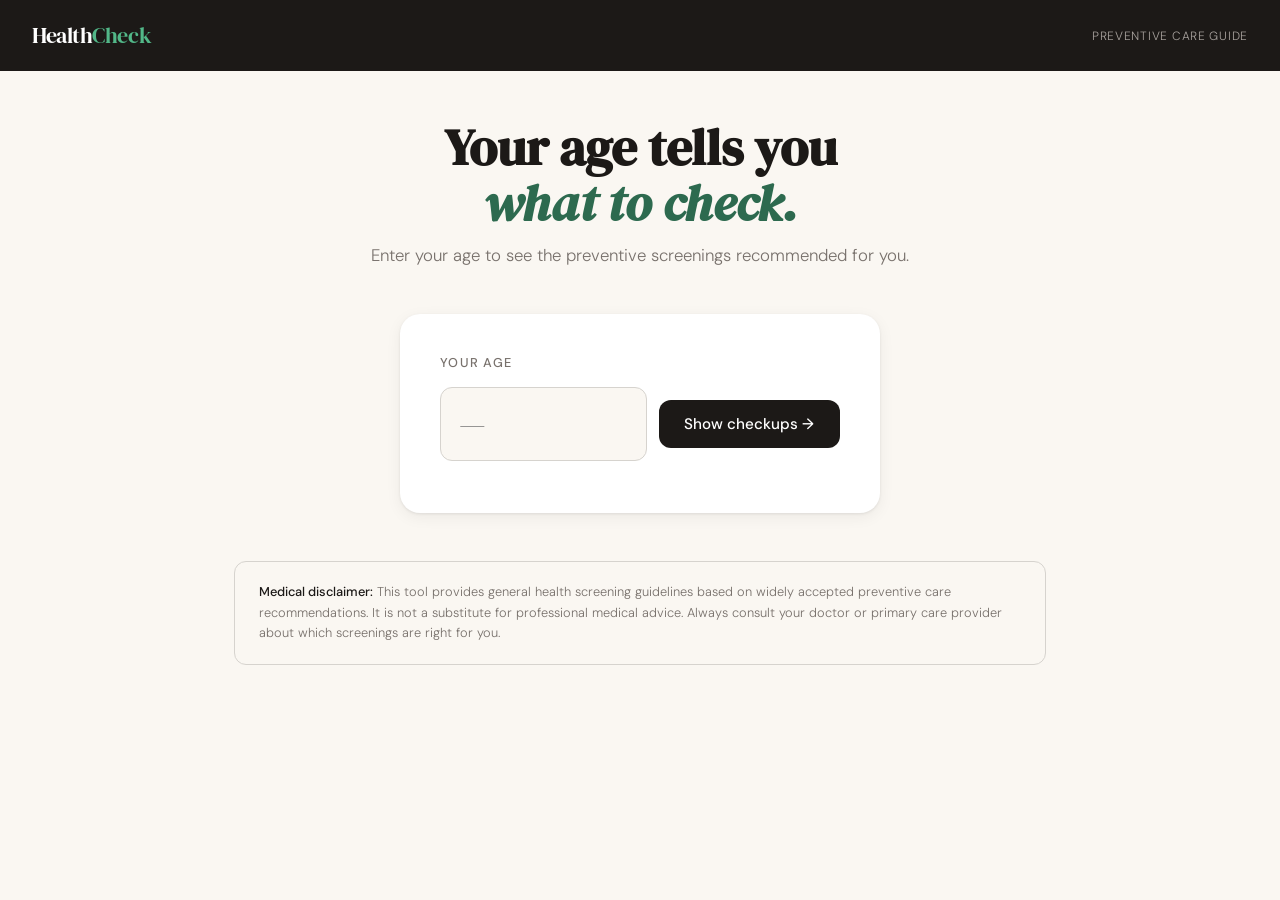
==== index.html @ 157dcb1e "Update text cleaning logic to remove <think> tags" ====
<!DOCTYPE html>
<html lang="en">
<head>
<meta charset="UTF-8">
<meta name="viewport" content="width=device-width, initial-scale=1.0">
<title>HealthCheck — Know What You Need</title>
<link href="https://fonts.googleapis.com/css2?family=DM+Serif+Display:ital@0;1&family=DM+Sans:wght@300;400;500&display=swap" rel="stylesheet">
<style>
  *, *::before, *::after { box-sizing: border-box; margin: 0; padding: 0; }

  :root {
    --cream: #FAF7F2;
    --ink: #1C1917;
    --ink-muted: #78716C;
    --ink-faint: #D6D3CE;
    --green: #2D6A4F;
    --green-light: #E8F5EE;
    --green-mid: #52B788;
    --amber: #92400E;
    --amber-light: #FEF3C7;
    --red: #991B1B;
    --red-light: #FEE2E2;
    --blue: #1E40AF;
    --blue-light: #DBEAFE;
    --white: #FFFFFF;
    --card-shadow: 0 1px 3px rgba(0,0,0,0.08), 0 4px 16px rgba(0,0,0,0.06);
  }

  body {
    font-family: 'DM Sans', sans-serif;
    background: var(--cream);
    color: var(--ink);
    min-height: 100vh;
  }

  header {
    background: var(--ink);
    padding: 1.25rem 2rem;
    display: flex;
    align-items: center;
    gap: 0.75rem;
  }

  .logo {
    font-family: 'DM Serif Display', serif;
    font-size: 1.4rem;
    color: var(--white);
    letter-spacing: -0.02em;
  }

  .logo span {
    color: var(--green-mid);
  }

  .logo-sub {
    font-size: 0.75rem;
    color: #A8A29E;
    font-weight: 300;
    margin-left: auto;
    letter-spacing: 0.06em;
    text-transform: uppercase;
  }

  main {
    max-width: 860px;
    margin: 0 auto;
    padding: 3rem 1.5rem 5rem;
  }

  .hero {
    text-align: center;
    margin-bottom: 3rem;
  }

  .hero h1 {
    font-family: 'DM Serif Display', serif;
    font-size: clamp(2rem, 5vw, 3.2rem);
    line-height: 1.1;
    color: var(--ink);
    margin-bottom: 0.75rem;
  }

  .hero h1 em {
    color: var(--green);
    font-style: italic;
  }

  .hero p {
    color: var(--ink-muted);
    font-size: 1.05rem;
    font-weight: 300;
  }

  .age-card {
    background: var(--white);
    border-radius: 20px;
    padding: 2.5rem;
    box-shadow: var(--card-shadow);
    max-width: 480px;
    margin: 0 auto 3rem;
  }

  .age-card label {
    display: block;
    font-size: 0.8rem;
    text-transform: uppercase;
    letter-spacing: 0.1em;
    color: var(--ink-muted);
    margin-bottom: 1rem;
    font-weight: 500;
  }

  .age-input-row {
    display: flex;
    gap: 0.75rem;
    align-items: center;
  }

  .age-input-row input[type="number"] {
    flex: 1;
    padding: 0.9rem 1.1rem;
    font-family: 'DM Serif Display', serif;
    font-size: 2rem;
    border: 1.5px solid var(--ink-faint);
    border-radius: 12px;
    outline: none;
    color: var(--ink);
    background: var(--cream);
    transition: border-color 0.15s;
    -moz-appearance: textfield;
    appearance: textfield;
  }

  .age-input-row input::-webkit-inner-spin-button,
  .age-input-row input::-webkit-outer-spin-button { -webkit-appearance: none; }

  .age-input-row input:focus {
    border-color: var(--green);
  }

  .btn-primary {
    background: var(--ink);
    color: var(--white);
    border: none;
    border-radius: 12px;
    padding: 0.9rem 1.6rem;
    font-family: 'DM Sans', sans-serif;
    font-size: 0.95rem;
    font-weight: 500;
    cursor: pointer;
    transition: background 0.15s, transform 0.1s;
    white-space: nowrap;
  }

  .btn-primary:hover { background: #2C2A28; }
  .btn-primary:active { transform: scale(0.97); }

  .age-display {
    font-size: 0.85rem;
    color: var(--ink-muted);
    margin-top: 0.75rem;
    text-align: center;
  }

  .section-title {
    font-family: 'DM Serif Display', serif;
    font-size: 1.5rem;
    margin-bottom: 0.5rem;
  }

  .section-sub {
    color: var(--ink-muted);
    font-size: 0.95rem;
    margin-bottom: 1.75rem;
    font-weight: 300;
  }

  .checkups-grid {
    display: grid;
    grid-template-columns: repeat(auto-fill, minmax(240px, 1fr));
    gap: 1rem;
    margin-bottom: 3rem;
  }

  .checkup-card {
    background: var(--white);
    border-radius: 16px;
    padding: 1.4rem 1.25rem;
    box-shadow: var(--card-shadow);
    cursor: pointer;
    border: 2px solid transparent;
    transition: border-color 0.15s, transform 0.15s, box-shadow 0.15s;
    position: relative;
    overflow: hidden;
  }

  .checkup-card::before {
    content: '';
    position: absolute;
    top: 0; left: 0; right: 0;
    height: 3px;
    background: var(--category-color, var(--green-mid));
  }

  .checkup-card:hover {
    border-color: var(--category-color, var(--green-mid));
    transform: translateY(-2px);
    box-shadow: 0 4px 20px rgba(0,0,0,0.12);
  }

  .checkup-card.selected {
    border-color: var(--category-color, var(--green-mid));
    background: var(--category-bg, var(--green-light));
  }

  .checkup-icon {
    font-size: 1.75rem;
    margin-bottom: 0.75rem;
  }

  .checkup-name {
    font-weight: 500;
    font-size: 0.95rem;
    margin-bottom: 0.3rem;
  }

  .checkup-desc {
    font-size: 0.82rem;
    color: var(--ink-muted);
    line-height: 1.5;
    font-weight: 300;
  }

  .checkup-freq {
    display: inline-block;
    margin-top: 0.75rem;
    font-size: 0.72rem;
    text-transform: uppercase;
    letter-spacing: 0.07em;
    font-weight: 500;
    padding: 0.25rem 0.6rem;
    border-radius: 999px;
    background: var(--category-bg, var(--green-light));
    color: var(--category-color, var(--green));
  }

  .clinic-section {
    animation: fadeIn 0.4s ease;
  }

  @keyframes fadeIn {
    from { opacity: 0; transform: translateY(12px); }
    to { opacity: 1; transform: translateY(0); }
  }

  .selected-checkup-banner {
    background: var(--ink);
    color: var(--white);
    border-radius: 14px;
    padding: 1.1rem 1.5rem;
    display: flex;
    align-items: center;
    gap: 0.75rem;
    margin-bottom: 1.5rem;
    font-size: 0.95rem;
  }

  .selected-checkup-banner strong {
    font-weight: 500;
  }

  .selected-checkup-banner .change-btn {
    margin-left: auto;
    background: rgba(255,255,255,0.12);
    border: none;
    color: #D6D3CE;
    font-size: 0.8rem;
    padding: 0.35rem 0.75rem;
    border-radius: 8px;
    cursor: pointer;
    font-family: 'DM Sans', sans-serif;
    transition: background 0.15s;
  }

  .selected-checkup-banner .change-btn:hover { background: rgba(255,255,255,0.2); }

  .location-row {
    display: flex;
    gap: 0.75rem;
    margin-bottom: 1.5rem;
  }

  .location-row input {
    flex: 1;
    padding: 0.8rem 1rem;
    border: 1.5px solid var(--ink-faint);
    border-radius: 12px;
    font-family: 'DM Sans', sans-serif;
    font-size: 0.95rem;
    outline: none;
    transition: border-color 0.15s;
    background: var(--white);
    color: var(--ink);
  }

  .location-row input:focus { border-color: var(--green); }

  .btn-search {
    background: var(--green);
    color: var(--white);
    border: none;
    border-radius: 12px;
    padding: 0.8rem 1.4rem;
    font-family: 'DM Sans', sans-serif;
    font-size: 0.95rem;
    font-weight: 500;
    cursor: pointer;
    transition: background 0.15s;
  }

  .btn-search:hover { background: #235C42; }

  .clinics-list {
    display: flex;
    flex-direction: column;
    gap: 0.85rem;
  }

  .clinic-card {
    background: var(--white);
    border-radius: 14px;
    padding: 1.25rem 1.4rem;
    box-shadow: var(--card-shadow);
    display: flex;
    gap: 1rem;
    align-items: flex-start;
    animation: fadeIn 0.35s ease both;
  }

  .clinic-card:nth-child(2) { animation-delay: 0.06s; }
  .clinic-card:nth-child(3) { animation-delay: 0.12s; }

  .clinic-icon-wrap {
    width: 44px;
    height: 44px;
    border-radius: 12px;
    background: var(--green-light);
    display: flex;
    align-items: center;
    justify-content: center;
    font-size: 1.3rem;
    flex-shrink: 0;
  }

  .clinic-info { flex: 1; }

  .clinic-name {
    font-weight: 500;
    font-size: 0.98rem;
    margin-bottom: 0.25rem;
  }

  .clinic-address {
    font-size: 0.83rem;
    color: var(--ink-muted);
    font-weight: 300;
    margin-bottom: 0.5rem;
  }

  .clinic-tags {
    display: flex;
    flex-wrap: wrap;
    gap: 0.4rem;
  }

  .clinic-tag {
    font-size: 0.72rem;
    padding: 0.2rem 0.55rem;
    border-radius: 999px;
    font-weight: 500;
    letter-spacing: 0.04em;
  }

  .tag-avail { background: var(--green-light); color: var(--green); }
  .tag-spec { background: var(--blue-light); color: var(--blue); }
  .tag-urgent { background: var(--amber-light); color: var(--amber); }

  .clinic-rating {
    font-size: 0.82rem;
    color: var(--ink-muted);
    display: flex;
    align-items: center;
    gap: 0.3rem;
  }

  .stars { color: #F59E0B; }

  .loading-dots {
    display: flex;
    gap: 6px;
    padding: 1.5rem 0;
    justify-content: center;
  }

  .loading-dots span {
    width: 8px; height: 8px;
    border-radius: 50%;
    background: var(--green-mid);
    animation: bounce 1.2s infinite ease-in-out;
  }
  .loading-dots span:nth-child(2) { animation-delay: 0.2s; }
  .loading-dots span:nth-child(3) { animation-delay: 0.4s; }

  @keyframes bounce {
    0%, 80%, 100% { transform: scale(0.6); opacity: 0.4; }
    40% { transform: scale(1); opacity: 1; }
  }

  .empty-state {
    text-align: center;
    padding: 3rem 1rem;
    color: var(--ink-muted);
  }

  .empty-state .big-icon { font-size: 2.5rem; margin-bottom: 0.75rem; }
  .empty-state p { font-weight: 300; }

  #checkup-section, #clinic-section { display: none; }
  #checkup-section.visible, #clinic-section.visible { display: block; }

  .disclaimer {
    margin-top: 3rem;
    padding: 1.25rem 1.5rem;
    border: 1px solid var(--ink-faint);
    border-radius: 12px;
    font-size: 0.8rem;
    color: var(--ink-muted);
    font-weight: 300;
    line-height: 1.6;
  }

  .disclaimer strong { font-weight: 500; color: var(--ink); }
</style>
</head>
<body>

<header>
  <div class="logo">Health<span>Check</span></div>
  <div class="logo-sub">Preventive Care Guide</div>
</header>

<main>
  <div class="hero">
    <h1>Your age tells you<br><em>what to check.</em></h1>
    <p>Enter your age to see the preventive screenings recommended for you.</p>
  </div>

  <div class="age-card">
    <label for="age-input">Your age</label>
    <div class="age-input-row">
      <input type="number" id="age-input" min="1" max="120" placeholder="—" />
      <button class="btn-primary" onclick="findCheckups()">Show checkups →</button>
    </div>
    <div class="age-display" id="age-group-display"></div>
  </div>

  <div id="checkup-section">
    <div class="section-title" id="checkup-title"></div>
    <div class="section-sub" id="checkup-sub"></div>
    <div class="checkups-grid" id="checkups-grid"></div>
  </div>

  <div id="clinic-section" class="clinic-section">
    <div class="selected-checkup-banner" id="selected-banner">
      <span>🔍</span>
      <strong id="selected-name"></strong>
      <button class="change-btn" onclick="clearClinic()">Change ✕</button>
    </div>

    <div class="section-title">Find a clinic near you</div>
    <div class="section-sub">Enter your city or ZIP code to see recommended providers.</div>

    <div class="location-row">
      <input type="text" id="location-input" placeholder="e.g. New York, NY or 10001" />
      <button class="btn-search" onclick="findClinics()">Search</button>
    </div>

    <div id="clinics-output"></div>
  </div>

  <div class="disclaimer">
    <strong>Medical disclaimer:</strong> This tool provides general health screening guidelines based on widely accepted preventive care recommendations. It is not a substitute for professional medical advice. Always consult your doctor or primary care provider about which screenings are right for you.
  </div>
</main>

<script>
const CHECKUP_DATA = {
  child: {
    label: "Children (1–17)",
    title: "Recommended checkups for children & teens",
    sub: "Regular well-child visits are the cornerstone of preventive care in this age group.",
    items: [
      { icon: "🩺", name: "Well-child visit", desc: "Annual physical exam to monitor growth, development, and overall health.", freq: "Annually", color: "#2D6A4F", bg: "#E8F5EE" },
      { icon: "💉", name: "Vaccinations", desc: "Immunizations per the CDC schedule — flu, MMR, HPV (11+), and others.", freq: "Per schedule", color: "#1E40AF", bg: "#DBEAFE" },
      { icon: "👁️", name: "Vision screening", desc: "Eye test to catch nearsightedness, farsightedness, or lazy eye early.", freq: "Every 1–2 years", color: "#6D28D9", bg: "#EDE9FE" },
      { icon: "🦷", name: "Dental checkup", desc: "Cavity prevention, fluoride treatment, and orthodontic assessment.", freq: "Every 6 months", color: "#B45309", bg: "#FEF3C7" },
      { icon: "👂", name: "Hearing test", desc: "Audiometry to detect hearing loss that can affect learning.", freq: "Every 1–2 years", color: "#065F46", bg: "#D1FAE5" },
      { icon: "🩸", name: "Blood pressure check", desc: "Hypertension screening beginning at age 3.", freq: "Annually", color: "#9F1239", bg: "#FFE4E6" },
    ]
  },
  youngAdult: {
    label: "Young Adults (18–39)",
    title: "Recommended checkups for ages 18–39",
    sub: "Preventive care at this stage sets the foundation for long-term health.",
    items: [
      { icon: "🩺", name: "General physical", desc: "Blood pressure, cholesterol, BMI, and overall baseline health assessment.", freq: "Every 1–3 years", color: "#2D6A4F", bg: "#E8F5EE" },
      { icon: "🦷", name: "Dental checkup", desc: "Professional cleaning and early cavity or gum disease detection.", freq: "Every 6 months", color: "#B45309", bg: "#FEF3C7" },
      { icon: "👁️", name: "Eye exam", desc: "Vision correction check and early glaucoma screening.", freq: "Every 2 years", color: "#6D28D9", bg: "#EDE9FE" },
      { icon: "🩸", name: "Blood pressure", desc: "Screen for hypertension, which often has no symptoms.", freq: "Every 2 years", color: "#9F1239", bg: "#FFE4E6" },
      { icon: "🧪", name: "STI screening", desc: "HIV, chlamydia, and other STI tests based on lifestyle and risk.", freq: "Annually (if at risk)", color: "#1E40AF", bg: "#DBEAFE" },
      { icon: "🧠", name: "Mental health screen", desc: "Depression and anxiety screening during routine primary care visits.", freq: "Annually", color: "#065F46", bg: "#D1FAE5" },
      { icon: "💉", name: "Vaccinations", desc: "Flu, Tdap booster, HPV (up to 26), and travel vaccines as needed.", freq: "Per schedule", color: "#92400E", bg: "#FDE68A" },
    ]
  },
  middleAge: {
    label: "Middle Age (40–64)",
    title: "Recommended checkups for ages 40–64",
    sub: "Screenings become more important as risk for chronic disease increases.",
    items: [
      { icon: "🩺", name: "Annual physical", desc: "Comprehensive metabolic panel, blood pressure, weight, and lifestyle review.", freq: "Annually", color: "#2D6A4F", bg: "#E8F5EE" },
      { icon: "❤️", name: "Cardiovascular screening", desc: "Cholesterol, triglycerides, and 10-year heart disease risk assessment.", freq: "Every 4–6 years", color: "#9F1239", bg: "#FFE4E6" },
      { icon: "🩻", name: "Colorectal cancer screen", desc: "Colonoscopy or stool-based test starting at age 45.", freq: "Every 1–10 years", color: "#1E40AF", bg: "#DBEAFE" },
      { icon: "🫀", name: "Diabetes screening", desc: "Fasting blood glucose and HbA1c to detect pre-diabetes or diabetes.", freq: "Every 3 years", color: "#B45309", bg: "#FEF3C7" },
      { icon: "👁️", name: "Eye exam / glaucoma", desc: "Pressure and optic nerve check — glaucoma risk rises after 40.", freq: "Every 2 years", color: "#6D28D9", bg: "#EDE9FE" },
      { icon: "🦷", name: "Dental checkup", desc: "Gum disease, oral cancer screening, and cavity prevention.", freq: "Every 6 months", color: "#065F46", bg: "#D1FAE5" },
      { icon: "🔬", name: "Skin cancer check", desc: "Full-body dermatology exam to identify suspicious moles or lesions.", freq: "Annually", color: "#92400E", bg: "#FDE68A" },
      { icon: "🩴", name: "Bone density (women)", desc: "DEXA scan to assess osteoporosis risk, especially post-menopause.", freq: "As recommended", color: "#6D28D9", bg: "#EDE9FE" },
    ]
  },
  senior: {
    label: "Seniors (65+)",
    title: "Recommended checkups for ages 65+",
    sub: "Comprehensive preventive care at this stage supports healthy aging and independence.",
    items: [
      { icon: "🩺", name: "Annual wellness visit", desc: "Medicare-covered comprehensive review including functional and cognitive assessment.", freq: "Annually", color: "#2D6A4F", bg: "#E8F5EE" },
      { icon: "❤️", name: "Cardiovascular screening", desc: "Blood pressure, cholesterol, EKG, and arterial health evaluation.", freq: "Annually", color: "#9F1239", bg: "#FFE4E6" },
      { icon: "🧠", name: "Cognitive screening", desc: "Early detection of Alzheimer's disease, dementia, or memory concerns.", freq: "Annually", color: "#6D28D9", bg: "#EDE9FE" },
      { icon: "🦴", name: "Bone density (DEXA)", desc: "Osteoporosis screening to prevent fractures and falls.", freq: "Every 2 years", color: "#1E40AF", bg: "#DBEAFE" },
      { icon: "🫀", name: "Diabetes management", desc: "Blood glucose and HbA1c monitoring for prevention and management.", freq: "Every 3–6 months", color: "#B45309", bg: "#FEF3C7" },
      { icon: "🩻", name: "Colorectal cancer screen", desc: "Continued colonoscopy or FIT testing until age 75.", freq: "Per recommendation", color: "#065F46", bg: "#D1FAE5" },
      { icon: "👁️", name: "Eye exam", desc: "Macular degeneration, cataracts, and glaucoma screening.", freq: "Annually", color: "#92400E", bg: "#FDE68A" },
      { icon: "💉", name: "Vaccinations", desc: "Flu, pneumococcal, shingles (Shingrix), and COVID-19 boosters.", freq: "Per schedule", color: "#9F1239", bg: "#FFE4E6" },
      { icon: "👂", name: "Hearing test", desc: "Audiometry to detect age-related hearing loss and prevent falls.", freq: "Annually", color: "#2D6A4F", bg: "#E8F5EE" },
    ]
  }
};

let selectedCheckup = null;

function getAgeGroup(age) {
  if (age < 18) return 'child';
  if (age < 40) return 'youngAdult';
  if (age < 65) return 'middleAge';
  return 'senior';
}

function findCheckups() {
  const age = parseInt(document.getElementById('age-input').value);
  if (!age || age < 1 || age > 120) {
    document.getElementById('age-input').focus();
    return;
  }

  const group = getAgeGroup(age);
  const data = CHECKUP_DATA[group];

  document.getElementById('age-group-display').textContent = `Showing recommendations for: ${data.label}`;
  document.getElementById('checkup-title').textContent = data.title;
  document.getElementById('checkup-sub').textContent = data.sub;

  const grid = document.getElementById('checkups-grid');
  grid.innerHTML = '';

  data.items.forEach(item => {
    const card = document.createElement('div');
    card.className = 'checkup-card';
    card.style.setProperty('--category-color', item.color);
    card.style.setProperty('--category-bg', item.bg);
    card.innerHTML = `
      <div class="checkup-icon">${item.icon}</div>
      <div class="checkup-name">${item.name}</div>
      <div class="checkup-desc">${item.desc}</div>
      <span class="checkup-freq">${item.freq}</span>
    `;
    card.onclick = () => selectCheckup(item, card);
    grid.appendChild(card);
  });

  document.getElementById('checkup-section').classList.add('visible');
  document.getElementById('clinic-section').classList.remove('visible');
  selectedCheckup = null;

  document.getElementById('checkup-section').scrollIntoView({ behavior: 'smooth', block: 'start' });
}

function selectCheckup(item, cardEl) {
  document.querySelectorAll('.checkup-card').forEach(c => c.classList.remove('selected'));
  cardEl.classList.add('selected');
  selectedCheckup = item;

  document.getElementById('selected-name').textContent = `${item.icon} ${item.name}`;
  document.getElementById('clinic-section').classList.add('visible');
  document.getElementById('clinics-output').innerHTML = '';
  document.getElementById('location-input').value = '';

  document.getElementById('clinic-section').scrollIntoView({ behavior: 'smooth', block: 'start' });
}

function clearClinic() {
  document.getElementById('clinic-section').classList.remove('visible');
  document.querySelectorAll('.checkup-card').forEach(c => c.classList.remove('selected'));
  selectedCheckup = null;
}

async function findClinics() {
  const location = document.getElementById('location-input').value.trim();
  if (!location) {
    document.getElementById('location-input').focus();
    return;
  }

  const output = document.getElementById('clinics-output');
  output.innerHTML = `<div class="loading-dots"><span></span><span></span><span></span></div>`;

  try {
    const prompt = `You are a helpful medical assistant. A user is looking for clinics or hospitals that offer "${selectedCheckup.name}" near "${location}".

Suggest 3 realistic, plausible clinic or hospital options for this location. Format your response ONLY as valid JSON (no markdown, no extra text) like this:
[
  {
    "name": "Clinic Name",
    "address": "123 Main St, City, State",
    "rating": 4.5,
    "type": "General Hospital",
    "availability": "Available Mon–Fri",
    "specialNote": "One short helpful note about this clinic"
  }
]

Make the suggestions realistic for the area. Vary the types (hospital, urgent care, specialty clinic, community health center). Keep addresses plausible for the given location.`;

const response = await fetch("https://purple-wildflower-2d4e.hunterc23.workers.dev", {
  method: "POST",
  headers: { "Content-Type": "application/json" },
  body: JSON.stringify({
    model: "deepseek/deepseek-r1:free",
    messages: [{ role: "user", content: prompt }]
  })
})

    const data = await response.json();
    const text = data.choices[0].message.content;
    const clean = text.replace(/<think>[\s\S]*?<\/think>/g, "").replace(/```json|```/g, "").trim();
    const clinics = JSON.parse(clean);

    renderClinics(clinics);
  } catch (err) {
    output.innerHTML = `
      <div class="empty-state">
        <div class="big-icon">⚠️</div>
        <p>Couldn't load clinic suggestions. Please try again. API DIDN'T WORK</p>
      </div>`;
  }
}

function renderClinics(clinics) {
  const output = document.getElementById('clinics-output');
  output.innerHTML = '';

  const list = document.createElement('div');
  list.className = 'clinics-list';

  clinics.forEach(clinic => {
    const stars = '★'.repeat(Math.floor(clinic.rating)) + (clinic.rating % 1 >= 0.5 ? '½' : '');
    const card = document.createElement('div');
    card.className = 'clinic-card';
    card.innerHTML = `
      <div class="clinic-icon-wrap">🏥</div>
      <div class="clinic-info">
        <div class="clinic-name">${clinic.name}</div>
        <div class="clinic-address">📍 ${clinic.address}</div>
        <div class="clinic-tags">
          <span class="clinic-tag tag-avail">${clinic.availability}</span>
          <span class="clinic-tag tag-spec">${clinic.type}</span>
          ${clinic.specialNote ? `<span class="clinic-tag tag-urgent">${clinic.specialNote}</span>` : ''}
        </div>
      </div>
      <div class="clinic-rating">
        <span class="stars">${stars}</span> ${clinic.rating.toFixed(1)}
      </div>
    `;
    list.appendChild(card);
  });

  output.appendChild(list);
}

document.getElementById('age-input').addEventListener('keydown', e => {
  if (e.key === 'Enter') findCheckups();
});

document.getElementById('location-input') && document.getElementById('location-input').addEventListener('keydown', e => {
  if (e.key === 'Enter') findClinics();
});
</script>
</body>
</html>
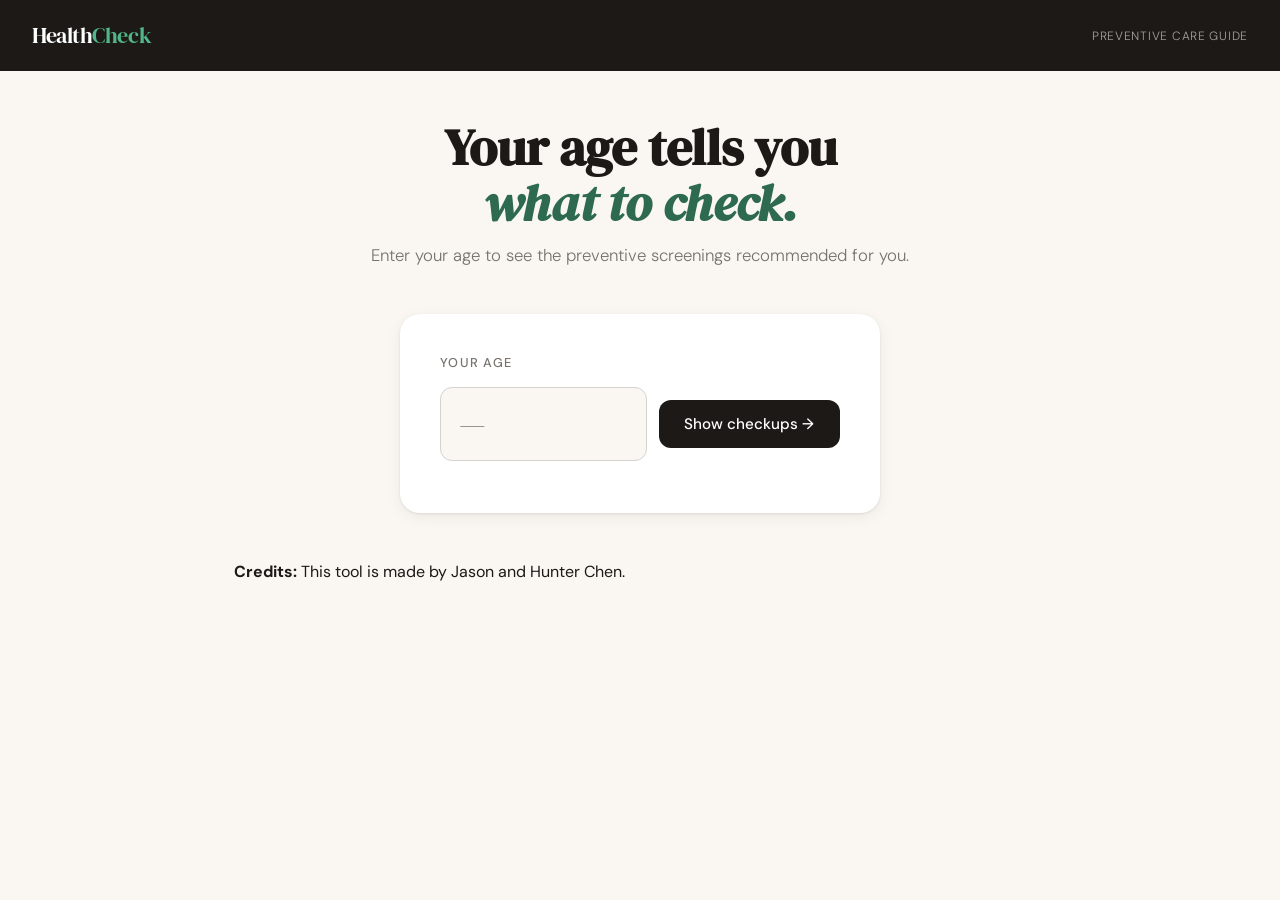
==== commit 72310209: "change medical disclaimer" ====
--- a/index.html
+++ b/index.html
@@ -488,8 +488,8 @@
     <div id="clinics-output"></div>
   </div>
 
-  <div class="disclaimer">
-    <strong>Medical disclaimer:</strong> This tool provides general health screening guidelines based on widely accepted preventive care recommendations. It is not a substitute for professional medical advice. Always consult your doctor or primary care provider about which screenings are right for you.
+  <div class="credits">
+    <strong>Credits:</strong> This tool is made by Jason and Hunter Chen.
   </div>
 </main>
 
@@ -668,7 +668,7 @@
     output.innerHTML = `
       <div class="empty-state">
         <div class="big-icon">⚠️</div>
-        <p>Couldn't load clinic suggestions. Please try again. API DIDN'T WORK</p>
+        <p>Couldn't load clinic suggestions. Please try again. Download the html locally!</p>
       </div>`;
   }
 }
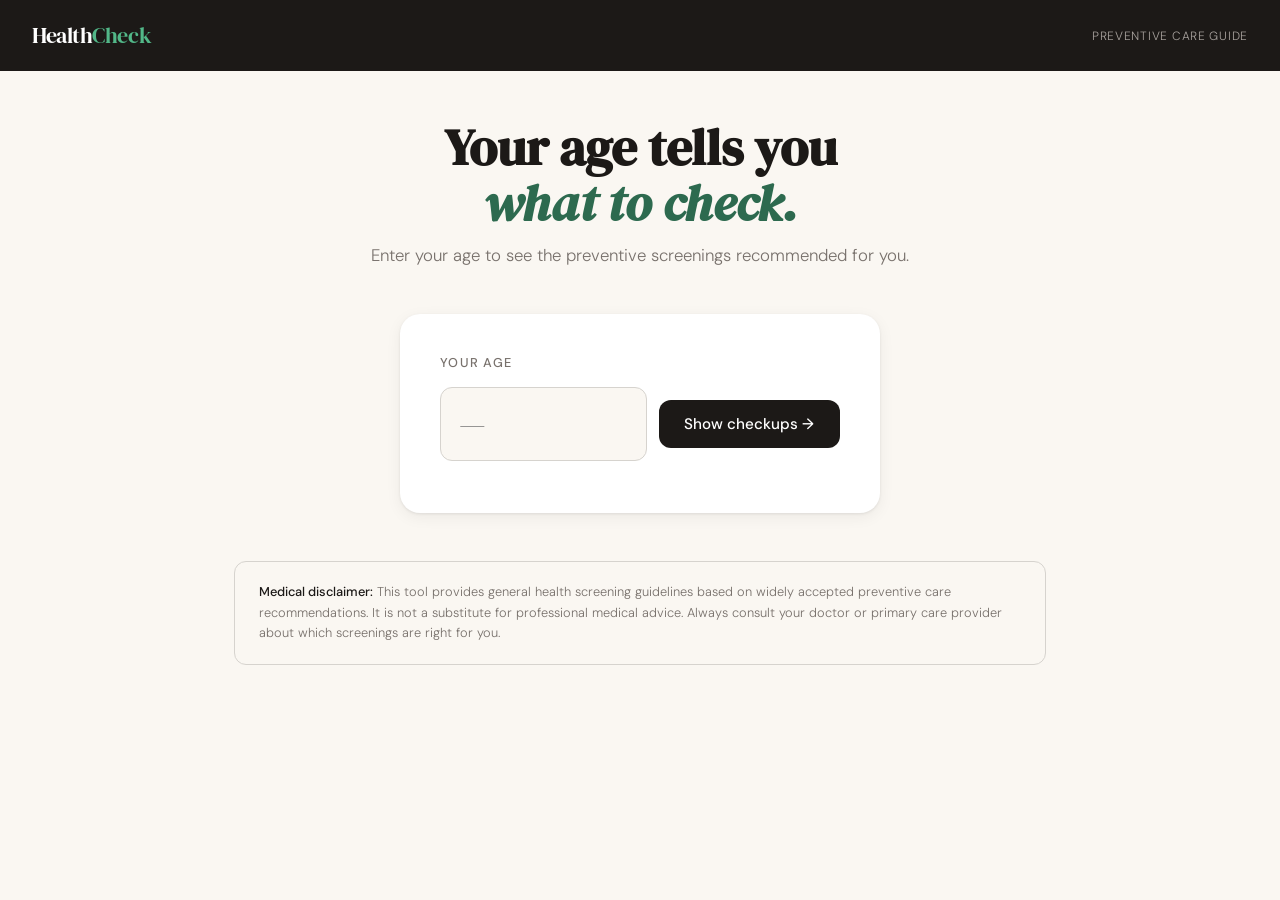
==== commit feb31965: "Add files via upload" ====
--- a/index.html
+++ b/index.html
@@ -1,446 +1,11 @@
 <!DOCTYPE html>
 <html lang="en">
 <head>
-<meta charset="UTF-8">
-<meta name="viewport" content="width=device-width, initial-scale=1.0">
-<title>HealthCheck — Know What You Need</title>
-<link href="https://fonts.googleapis.com/css2?family=DM+Serif+Display:ital@0;1&family=DM+Sans:wght@300;400;500&display=swap" rel="stylesheet">
-<style>
-  *, *::before, *::after { box-sizing: border-box; margin: 0; padding: 0; }
-
-  :root {
-    --cream: #FAF7F2;
-    --ink: #1C1917;
-    --ink-muted: #78716C;
-    --ink-faint: #D6D3CE;
-    --green: #2D6A4F;
-    --green-light: #E8F5EE;
-    --green-mid: #52B788;
-    --amber: #92400E;
-    --amber-light: #FEF3C7;
-    --red: #991B1B;
-    --red-light: #FEE2E2;
-    --blue: #1E40AF;
-    --blue-light: #DBEAFE;
-    --white: #FFFFFF;
-    --card-shadow: 0 1px 3px rgba(0,0,0,0.08), 0 4px 16px rgba(0,0,0,0.06);
-  }
-
-  body {
-    font-family: 'DM Sans', sans-serif;
-    background: var(--cream);
-    color: var(--ink);
-    min-height: 100vh;
-  }
-
-  header {
-    background: var(--ink);
-    padding: 1.25rem 2rem;
-    display: flex;
-    align-items: center;
-    gap: 0.75rem;
-  }
-
-  .logo {
-    font-family: 'DM Serif Display', serif;
-    font-size: 1.4rem;
-    color: var(--white);
-    letter-spacing: -0.02em;
-  }
-
-  .logo span {
-    color: var(--green-mid);
-  }
-
-  .logo-sub {
-    font-size: 0.75rem;
-    color: #A8A29E;
-    font-weight: 300;
-    margin-left: auto;
-    letter-spacing: 0.06em;
-    text-transform: uppercase;
-  }
-
-  main {
-    max-width: 860px;
-    margin: 0 auto;
-    padding: 3rem 1.5rem 5rem;
-  }
-
-  .hero {
-    text-align: center;
-    margin-bottom: 3rem;
-  }
-
-  .hero h1 {
-    font-family: 'DM Serif Display', serif;
-    font-size: clamp(2rem, 5vw, 3.2rem);
-    line-height: 1.1;
-    color: var(--ink);
-    margin-bottom: 0.75rem;
-  }
-
-  .hero h1 em {
-    color: var(--green);
-    font-style: italic;
-  }
-
-  .hero p {
-    color: var(--ink-muted);
-    font-size: 1.05rem;
-    font-weight: 300;
-  }
-
-  .age-card {
-    background: var(--white);
-    border-radius: 20px;
-    padding: 2.5rem;
-    box-shadow: var(--card-shadow);
-    max-width: 480px;
-    margin: 0 auto 3rem;
-  }
-
-  .age-card label {
-    display: block;
-    font-size: 0.8rem;
-    text-transform: uppercase;
-    letter-spacing: 0.1em;
-    color: var(--ink-muted);
-    margin-bottom: 1rem;
-    font-weight: 500;
-  }
-
-  .age-input-row {
-    display: flex;
-    gap: 0.75rem;
-    align-items: center;
-  }
-
-  .age-input-row input[type="number"] {
-    flex: 1;
-    padding: 0.9rem 1.1rem;
-    font-family: 'DM Serif Display', serif;
-    font-size: 2rem;
-    border: 1.5px solid var(--ink-faint);
-    border-radius: 12px;
-    outline: none;
-    color: var(--ink);
-    background: var(--cream);
-    transition: border-color 0.15s;
-    -moz-appearance: textfield;
-    appearance: textfield;
-  }
-
-  .age-input-row input::-webkit-inner-spin-button,
-  .age-input-row input::-webkit-outer-spin-button { -webkit-appearance: none; }
-
-  .age-input-row input:focus {
-    border-color: var(--green);
-  }
-
-  .btn-primary {
-    background: var(--ink);
-    color: var(--white);
-    border: none;
-    border-radius: 12px;
-    padding: 0.9rem 1.6rem;
-    font-family: 'DM Sans', sans-serif;
-    font-size: 0.95rem;
-    font-weight: 500;
-    cursor: pointer;
-    transition: background 0.15s, transform 0.1s;
-    white-space: nowrap;
-  }
-
-  .btn-primary:hover { background: #2C2A28; }
-  .btn-primary:active { transform: scale(0.97); }
-
-  .age-display {
-    font-size: 0.85rem;
-    color: var(--ink-muted);
-    margin-top: 0.75rem;
-    text-align: center;
-  }
-
-  .section-title {
-    font-family: 'DM Serif Display', serif;
-    font-size: 1.5rem;
-    margin-bottom: 0.5rem;
-  }
-
-  .section-sub {
-    color: var(--ink-muted);
-    font-size: 0.95rem;
-    margin-bottom: 1.75rem;
-    font-weight: 300;
-  }
-
-  .checkups-grid {
-    display: grid;
-    grid-template-columns: repeat(auto-fill, minmax(240px, 1fr));
-    gap: 1rem;
-    margin-bottom: 3rem;
-  }
-
-  .checkup-card {
-    background: var(--white);
-    border-radius: 16px;
-    padding: 1.4rem 1.25rem;
-    box-shadow: var(--card-shadow);
-    cursor: pointer;
-    border: 2px solid transparent;
-    transition: border-color 0.15s, transform 0.15s, box-shadow 0.15s;
-    position: relative;
-    overflow: hidden;
-  }
-
-  .checkup-card::before {
-    content: '';
-    position: absolute;
-    top: 0; left: 0; right: 0;
-    height: 3px;
-    background: var(--category-color, var(--green-mid));
-  }
-
-  .checkup-card:hover {
-    border-color: var(--category-color, var(--green-mid));
-    transform: translateY(-2px);
-    box-shadow: 0 4px 20px rgba(0,0,0,0.12);
-  }
-
-  .checkup-card.selected {
-    border-color: var(--category-color, var(--green-mid));
-    background: var(--category-bg, var(--green-light));
-  }
-
-  .checkup-icon {
-    font-size: 1.75rem;
-    margin-bottom: 0.75rem;
-  }
-
-  .checkup-name {
-    font-weight: 500;
-    font-size: 0.95rem;
-    margin-bottom: 0.3rem;
-  }
-
-  .checkup-desc {
-    font-size: 0.82rem;
-    color: var(--ink-muted);
-    line-height: 1.5;
-    font-weight: 300;
-  }
-
-  .checkup-freq {
-    display: inline-block;
-    margin-top: 0.75rem;
-    font-size: 0.72rem;
-    text-transform: uppercase;
-    letter-spacing: 0.07em;
-    font-weight: 500;
-    padding: 0.25rem 0.6rem;
-    border-radius: 999px;
-    background: var(--category-bg, var(--green-light));
-    color: var(--category-color, var(--green));
-  }
-
-  .clinic-section {
-    animation: fadeIn 0.4s ease;
-  }
-
-  @keyframes fadeIn {
-    from { opacity: 0; transform: translateY(12px); }
-    to { opacity: 1; transform: translateY(0); }
-  }
-
-  .selected-checkup-banner {
-    background: var(--ink);
-    color: var(--white);
-    border-radius: 14px;
-    padding: 1.1rem 1.5rem;
-    display: flex;
-    align-items: center;
-    gap: 0.75rem;
-    margin-bottom: 1.5rem;
-    font-size: 0.95rem;
-  }
-
-  .selected-checkup-banner strong {
-    font-weight: 500;
-  }
-
-  .selected-checkup-banner .change-btn {
-    margin-left: auto;
-    background: rgba(255,255,255,0.12);
-    border: none;
-    color: #D6D3CE;
-    font-size: 0.8rem;
-    padding: 0.35rem 0.75rem;
-    border-radius: 8px;
-    cursor: pointer;
-    font-family: 'DM Sans', sans-serif;
-    transition: background 0.15s;
-  }
-
-  .selected-checkup-banner .change-btn:hover { background: rgba(255,255,255,0.2); }
-
-  .location-row {
-    display: flex;
-    gap: 0.75rem;
-    margin-bottom: 1.5rem;
-  }
-
-  .location-row input {
-    flex: 1;
-    padding: 0.8rem 1rem;
-    border: 1.5px solid var(--ink-faint);
-    border-radius: 12px;
-    font-family: 'DM Sans', sans-serif;
-    font-size: 0.95rem;
-    outline: none;
-    transition: border-color 0.15s;
-    background: var(--white);
-    color: var(--ink);
-  }
-
-  .location-row input:focus { border-color: var(--green); }
-
-  .btn-search {
-    background: var(--green);
-    color: var(--white);
-    border: none;
-    border-radius: 12px;
-    padding: 0.8rem 1.4rem;
-    font-family: 'DM Sans', sans-serif;
-    font-size: 0.95rem;
-    font-weight: 500;
-    cursor: pointer;
-    transition: background 0.15s;
-  }
-
-  .btn-search:hover { background: #235C42; }
-
-  .clinics-list {
-    display: flex;
-    flex-direction: column;
-    gap: 0.85rem;
-  }
-
-  .clinic-card {
-    background: var(--white);
-    border-radius: 14px;
-    padding: 1.25rem 1.4rem;
-    box-shadow: var(--card-shadow);
-    display: flex;
-    gap: 1rem;
-    align-items: flex-start;
-    animation: fadeIn 0.35s ease both;
-  }
-
-  .clinic-card:nth-child(2) { animation-delay: 0.06s; }
-  .clinic-card:nth-child(3) { animation-delay: 0.12s; }
-
-  .clinic-icon-wrap {
-    width: 44px;
-    height: 44px;
-    border-radius: 12px;
-    background: var(--green-light);
-    display: flex;
-    align-items: center;
-    justify-content: center;
-    font-size: 1.3rem;
-    flex-shrink: 0;
-  }
-
-  .clinic-info { flex: 1; }
-
-  .clinic-name {
-    font-weight: 500;
-    font-size: 0.98rem;
-    margin-bottom: 0.25rem;
-  }
-
-  .clinic-address {
-    font-size: 0.83rem;
-    color: var(--ink-muted);
-    font-weight: 300;
-    margin-bottom: 0.5rem;
-  }
-
-  .clinic-tags {
-    display: flex;
-    flex-wrap: wrap;
-    gap: 0.4rem;
-  }
-
-  .clinic-tag {
-    font-size: 0.72rem;
-    padding: 0.2rem 0.55rem;
-    border-radius: 999px;
-    font-weight: 500;
-    letter-spacing: 0.04em;
-  }
-
-  .tag-avail { background: var(--green-light); color: var(--green); }
-  .tag-spec { background: var(--blue-light); color: var(--blue); }
-  .tag-urgent { background: var(--amber-light); color: var(--amber); }
-
-  .clinic-rating {
-    font-size: 0.82rem;
-    color: var(--ink-muted);
-    display: flex;
-    align-items: center;
-    gap: 0.3rem;
-  }
-
-  .stars { color: #F59E0B; }
-
-  .loading-dots {
-    display: flex;
-    gap: 6px;
-    padding: 1.5rem 0;
-    justify-content: center;
-  }
-
-  .loading-dots span {
-    width: 8px; height: 8px;
-    border-radius: 50%;
-    background: var(--green-mid);
-    animation: bounce 1.2s infinite ease-in-out;
-  }
-  .loading-dots span:nth-child(2) { animation-delay: 0.2s; }
-  .loading-dots span:nth-child(3) { animation-delay: 0.4s; }
-
-  @keyframes bounce {
-    0%, 80%, 100% { transform: scale(0.6); opacity: 0.4; }
-    40% { transform: scale(1); opacity: 1; }
-  }
-
-  .empty-state {
-    text-align: center;
-    padding: 3rem 1rem;
-    color: var(--ink-muted);
-  }
-
-  .empty-state .big-icon { font-size: 2.5rem; margin-bottom: 0.75rem; }
-  .empty-state p { font-weight: 300; }
-
-  #checkup-section, #clinic-section { display: none; }
-  #checkup-section.visible, #clinic-section.visible { display: block; }
-
-  .disclaimer {
-    margin-top: 3rem;
-    padding: 1.25rem 1.5rem;
-    border: 1px solid var(--ink-faint);
-    border-radius: 12px;
-    font-size: 0.8rem;
-    color: var(--ink-muted);
-    font-weight: 300;
-    line-height: 1.6;
-  }
-
-  .disclaimer strong { font-weight: 500; color: var(--ink); }
-</style>
+  <meta charset="UTF-8">
+  <meta name="viewport" content="width=device-width, initial-scale=1.0">
+  <title>HealthCheck — Know What You Need</title>
+  <link href="https://fonts.googleapis.com/css2?family=DM+Serif+Display:ital@0;1&family=DM+Sans:wght@300;400;500&display=swap" rel="stylesheet">
+  <link rel="stylesheet" href="style.css">
 </head>
 <body>
 
@@ -488,230 +53,11 @@
     <div id="clinics-output"></div>
   </div>
 
-  <div class="credits">
-    <strong>Credits:</strong> This tool is made by Jason and Hunter Chen.
+  <div class="disclaimer">
+    <strong>Medical disclaimer:</strong> This tool provides general health screening guidelines based on widely accepted preventive care recommendations. It is not a substitute for professional medical advice. Always consult your doctor or primary care provider about which screenings are right for you.
   </div>
 </main>
 
-<script>
-const CHECKUP_DATA = {
-  child: {
-    label: "Children (1–17)",
-    title: "Recommended checkups for children & teens",
-    sub: "Regular well-child visits are the cornerstone of preventive care in this age group.",
-    items: [
-      { icon: "🩺", name: "Well-child visit", desc: "Annual physical exam to monitor growth, development, and overall health.", freq: "Annually", color: "#2D6A4F", bg: "#E8F5EE" },
-      { icon: "💉", name: "Vaccinations", desc: "Immunizations per the CDC schedule — flu, MMR, HPV (11+), and others.", freq: "Per schedule", color: "#1E40AF", bg: "#DBEAFE" },
-      { icon: "👁️", name: "Vision screening", desc: "Eye test to catch nearsightedness, farsightedness, or lazy eye early.", freq: "Every 1–2 years", color: "#6D28D9", bg: "#EDE9FE" },
-      { icon: "🦷", name: "Dental checkup", desc: "Cavity prevention, fluoride treatment, and orthodontic assessment.", freq: "Every 6 months", color: "#B45309", bg: "#FEF3C7" },
-      { icon: "👂", name: "Hearing test", desc: "Audiometry to detect hearing loss that can affect learning.", freq: "Every 1–2 years", color: "#065F46", bg: "#D1FAE5" },
-      { icon: "🩸", name: "Blood pressure check", desc: "Hypertension screening beginning at age 3.", freq: "Annually", color: "#9F1239", bg: "#FFE4E6" },
-    ]
-  },
-  youngAdult: {
-    label: "Young Adults (18–39)",
-    title: "Recommended checkups for ages 18–39",
-    sub: "Preventive care at this stage sets the foundation for long-term health.",
-    items: [
-      { icon: "🩺", name: "General physical", desc: "Blood pressure, cholesterol, BMI, and overall baseline health assessment.", freq: "Every 1–3 years", color: "#2D6A4F", bg: "#E8F5EE" },
-      { icon: "🦷", name: "Dental checkup", desc: "Professional cleaning and early cavity or gum disease detection.", freq: "Every 6 months", color: "#B45309", bg: "#FEF3C7" },
-      { icon: "👁️", name: "Eye exam", desc: "Vision correction check and early glaucoma screening.", freq: "Every 2 years", color: "#6D28D9", bg: "#EDE9FE" },
-      { icon: "🩸", name: "Blood pressure", desc: "Screen for hypertension, which often has no symptoms.", freq: "Every 2 years", color: "#9F1239", bg: "#FFE4E6" },
-      { icon: "🧪", name: "STI screening", desc: "HIV, chlamydia, and other STI tests based on lifestyle and risk.", freq: "Annually (if at risk)", color: "#1E40AF", bg: "#DBEAFE" },
-      { icon: "🧠", name: "Mental health screen", desc: "Depression and anxiety screening during routine primary care visits.", freq: "Annually", color: "#065F46", bg: "#D1FAE5" },
-      { icon: "💉", name: "Vaccinations", desc: "Flu, Tdap booster, HPV (up to 26), and travel vaccines as needed.", freq: "Per schedule", color: "#92400E", bg: "#FDE68A" },
-    ]
-  },
-  middleAge: {
-    label: "Middle Age (40–64)",
-    title: "Recommended checkups for ages 40–64",
-    sub: "Screenings become more important as risk for chronic disease increases.",
-    items: [
-      { icon: "🩺", name: "Annual physical", desc: "Comprehensive metabolic panel, blood pressure, weight, and lifestyle review.", freq: "Annually", color: "#2D6A4F", bg: "#E8F5EE" },
-      { icon: "❤️", name: "Cardiovascular screening", desc: "Cholesterol, triglycerides, and 10-year heart disease risk assessment.", freq: "Every 4–6 years", color: "#9F1239", bg: "#FFE4E6" },
-      { icon: "🩻", name: "Colorectal cancer screen", desc: "Colonoscopy or stool-based test starting at age 45.", freq: "Every 1–10 years", color: "#1E40AF", bg: "#DBEAFE" },
-      { icon: "🫀", name: "Diabetes screening", desc: "Fasting blood glucose and HbA1c to detect pre-diabetes or diabetes.", freq: "Every 3 years", color: "#B45309", bg: "#FEF3C7" },
-      { icon: "👁️", name: "Eye exam / glaucoma", desc: "Pressure and optic nerve check — glaucoma risk rises after 40.", freq: "Every 2 years", color: "#6D28D9", bg: "#EDE9FE" },
-      { icon: "🦷", name: "Dental checkup", desc: "Gum disease, oral cancer screening, and cavity prevention.", freq: "Every 6 months", color: "#065F46", bg: "#D1FAE5" },
-      { icon: "🔬", name: "Skin cancer check", desc: "Full-body dermatology exam to identify suspicious moles or lesions.", freq: "Annually", color: "#92400E", bg: "#FDE68A" },
-      { icon: "🩴", name: "Bone density (women)", desc: "DEXA scan to assess osteoporosis risk, especially post-menopause.", freq: "As recommended", color: "#6D28D9", bg: "#EDE9FE" },
-    ]
-  },
-  senior: {
-    label: "Seniors (65+)",
-    title: "Recommended checkups for ages 65+",
-    sub: "Comprehensive preventive care at this stage supports healthy aging and independence.",
-    items: [
-      { icon: "🩺", name: "Annual wellness visit", desc: "Medicare-covered comprehensive review including functional and cognitive assessment.", freq: "Annually", color: "#2D6A4F", bg: "#E8F5EE" },
-      { icon: "❤️", name: "Cardiovascular screening", desc: "Blood pressure, cholesterol, EKG, and arterial health evaluation.", freq: "Annually", color: "#9F1239", bg: "#FFE4E6" },
-      { icon: "🧠", name: "Cognitive screening", desc: "Early detection of Alzheimer's disease, dementia, or memory concerns.", freq: "Annually", color: "#6D28D9", bg: "#EDE9FE" },
-      { icon: "🦴", name: "Bone density (DEXA)", desc: "Osteoporosis screening to prevent fractures and falls.", freq: "Every 2 years", color: "#1E40AF", bg: "#DBEAFE" },
-      { icon: "🫀", name: "Diabetes management", desc: "Blood glucose and HbA1c monitoring for prevention and management.", freq: "Every 3–6 months", color: "#B45309", bg: "#FEF3C7" },
-      { icon: "🩻", name: "Colorectal cancer screen", desc: "Continued colonoscopy or FIT testing until age 75.", freq: "Per recommendation", color: "#065F46", bg: "#D1FAE5" },
-      { icon: "👁️", name: "Eye exam", desc: "Macular degeneration, cataracts, and glaucoma screening.", freq: "Annually", color: "#92400E", bg: "#FDE68A" },
-      { icon: "💉", name: "Vaccinations", desc: "Flu, pneumococcal, shingles (Shingrix), and COVID-19 boosters.", freq: "Per schedule", color: "#9F1239", bg: "#FFE4E6" },
-      { icon: "👂", name: "Hearing test", desc: "Audiometry to detect age-related hearing loss and prevent falls.", freq: "Annually", color: "#2D6A4F", bg: "#E8F5EE" },
-    ]
-  }
-};
-
-let selectedCheckup = null;
-
-function getAgeGroup(age) {
-  if (age < 18) return 'child';
-  if (age < 40) return 'youngAdult';
-  if (age < 65) return 'middleAge';
-  return 'senior';
-}
-
-function findCheckups() {
-  const age = parseInt(document.getElementById('age-input').value);
-  if (!age || age < 1 || age > 120) {
-    document.getElementById('age-input').focus();
-    return;
-  }
-
-  const group = getAgeGroup(age);
-  const data = CHECKUP_DATA[group];
-
-  document.getElementById('age-group-display').textContent = `Showing recommendations for: ${data.label}`;
-  document.getElementById('checkup-title').textContent = data.title;
-  document.getElementById('checkup-sub').textContent = data.sub;
-
-  const grid = document.getElementById('checkups-grid');
-  grid.innerHTML = '';
-
-  data.items.forEach(item => {
-    const card = document.createElement('div');
-    card.className = 'checkup-card';
-    card.style.setProperty('--category-color', item.color);
-    card.style.setProperty('--category-bg', item.bg);
-    card.innerHTML = `
-      <div class="checkup-icon">${item.icon}</div>
-      <div class="checkup-name">${item.name}</div>
-      <div class="checkup-desc">${item.desc}</div>
-      <span class="checkup-freq">${item.freq}</span>
-    `;
-    card.onclick = () => selectCheckup(item, card);
-    grid.appendChild(card);
-  });
-
-  document.getElementById('checkup-section').classList.add('visible');
-  document.getElementById('clinic-section').classList.remove('visible');
-  selectedCheckup = null;
-
-  document.getElementById('checkup-section').scrollIntoView({ behavior: 'smooth', block: 'start' });
-}
-
-function selectCheckup(item, cardEl) {
-  document.querySelectorAll('.checkup-card').forEach(c => c.classList.remove('selected'));
-  cardEl.classList.add('selected');
-  selectedCheckup = item;
-
-  document.getElementById('selected-name').textContent = `${item.icon} ${item.name}`;
-  document.getElementById('clinic-section').classList.add('visible');
-  document.getElementById('clinics-output').innerHTML = '';
-  document.getElementById('location-input').value = '';
-
-  document.getElementById('clinic-section').scrollIntoView({ behavior: 'smooth', block: 'start' });
-}
-
-function clearClinic() {
-  document.getElementById('clinic-section').classList.remove('visible');
-  document.querySelectorAll('.checkup-card').forEach(c => c.classList.remove('selected'));
-  selectedCheckup = null;
-}
-
-async function findClinics() {
-  const location = document.getElementById('location-input').value.trim();
-  if (!location) {
-    document.getElementById('location-input').focus();
-    return;
-  }
-
-  const output = document.getElementById('clinics-output');
-  output.innerHTML = `<div class="loading-dots"><span></span><span></span><span></span></div>`;
-
-  try {
-    const prompt = `You are a helpful medical assistant. A user is looking for clinics or hospitals that offer "${selectedCheckup.name}" near "${location}".
-
-Suggest 3 realistic, plausible clinic or hospital options for this location. Format your response ONLY as valid JSON (no markdown, no extra text) like this:
-[
-  {
-    "name": "Clinic Name",
-    "address": "123 Main St, City, State",
-    "rating": 4.5,
-    "type": "General Hospital",
-    "availability": "Available Mon–Fri",
-    "specialNote": "One short helpful note about this clinic"
-  }
-]
-
-Make the suggestions realistic for the area. Vary the types (hospital, urgent care, specialty clinic, community health center). Keep addresses plausible for the given location.`;
-
-const response = await fetch("https://purple-wildflower-2d4e.hunterc23.workers.dev", {
-  method: "POST",
-  headers: { "Content-Type": "application/json" },
-  body: JSON.stringify({
-    model: "deepseek/deepseek-r1:free",
-    messages: [{ role: "user", content: prompt }]
-  })
-})
-
-    const data = await response.json();
-    const text = data.choices[0].message.content;
-    const clean = text.replace(/<think>[\s\S]*?<\/think>/g, "").replace(/```json|```/g, "").trim();
-    const clinics = JSON.parse(clean);
-
-    renderClinics(clinics);
-  } catch (err) {
-    output.innerHTML = `
-      <div class="empty-state">
-        <div class="big-icon">⚠️</div>
-        <p>Couldn't load clinic suggestions. Please try again. Download the html locally!</p>
-      </div>`;
-  }
-}
-
-function renderClinics(clinics) {
-  const output = document.getElementById('clinics-output');
-  output.innerHTML = '';
-
-  const list = document.createElement('div');
-  list.className = 'clinics-list';
-
-  clinics.forEach(clinic => {
-    const stars = '★'.repeat(Math.floor(clinic.rating)) + (clinic.rating % 1 >= 0.5 ? '½' : '');
-    const card = document.createElement('div');
-    card.className = 'clinic-card';
-    card.innerHTML = `
-      <div class="clinic-icon-wrap">🏥</div>
-      <div class="clinic-info">
-        <div class="clinic-name">${clinic.name}</div>
-        <div class="clinic-address">📍 ${clinic.address}</div>
-        <div class="clinic-tags">
-          <span class="clinic-tag tag-avail">${clinic.availability}</span>
-          <span class="clinic-tag tag-spec">${clinic.type}</span>
-          ${clinic.specialNote ? `<span class="clinic-tag tag-urgent">${clinic.specialNote}</span>` : ''}
-        </div>
-      </div>
-      <div class="clinic-rating">
-        <span class="stars">${stars}</span> ${clinic.rating.toFixed(1)}
-      </div>
-    `;
-    list.appendChild(card);
-  });
-
-  output.appendChild(list);
-}
-
-document.getElementById('age-input').addEventListener('keydown', e => {
-  if (e.key === 'Enter') findCheckups();
-});
-
-document.getElementById('location-input') && document.getElementById('location-input').addEventListener('keydown', e => {
-  if (e.key === 'Enter') findClinics();
-});
-</script>
+<script src="script.js"></script>
 </body>
 </html>
--- a/style.css
+++ b/style.css
@@ -0,0 +1,434 @@
+*, *::before, *::after { box-sizing: border-box; margin: 0; padding: 0; }
+
+:root {
+  --cream: #FAF7F2;
+  --ink: #1C1917;
+  --ink-muted: #78716C;
+  --ink-faint: #D6D3CE;
+  --green: #2D6A4F;
+  --green-light: #E8F5EE;
+  --green-mid: #52B788;
+  --amber: #92400E;
+  --amber-light: #FEF3C7;
+  --red: #991B1B;
+  --red-light: #FEE2E2;
+  --blue: #1E40AF;
+  --blue-light: #DBEAFE;
+  --white: #FFFFFF;
+  --card-shadow: 0 1px 3px rgba(0,0,0,0.08), 0 4px 16px rgba(0,0,0,0.06);
+}
+
+body {
+  font-family: 'DM Sans', sans-serif;
+  background: var(--cream);
+  color: var(--ink);
+  min-height: 100vh;
+}
+
+header {
+  background: var(--ink);
+  padding: 1.25rem 2rem;
+  display: flex;
+  align-items: center;
+  gap: 0.75rem;
+}
+
+.logo {
+  font-family: 'DM Serif Display', serif;
+  font-size: 1.4rem;
+  color: var(--white);
+  letter-spacing: -0.02em;
+}
+
+.logo span {
+  color: var(--green-mid);
+}
+
+.logo-sub {
+  font-size: 0.75rem;
+  color: #A8A29E;
+  font-weight: 300;
+  margin-left: auto;
+  letter-spacing: 0.06em;
+  text-transform: uppercase;
+}
+
+main {
+  max-width: 860px;
+  margin: 0 auto;
+  padding: 3rem 1.5rem 5rem;
+}
+
+.hero {
+  text-align: center;
+  margin-bottom: 3rem;
+}
+
+.hero h1 {
+  font-family: 'DM Serif Display', serif;
+  font-size: clamp(2rem, 5vw, 3.2rem);
+  line-height: 1.1;
+  color: var(--ink);
+  margin-bottom: 0.75rem;
+}
+
+.hero h1 em {
+  color: var(--green);
+  font-style: italic;
+}
+
+.hero p {
+  color: var(--ink-muted);
+  font-size: 1.05rem;
+  font-weight: 300;
+}
+
+.age-card {
+  background: var(--white);
+  border-radius: 20px;
+  padding: 2.5rem;
+  box-shadow: var(--card-shadow);
+  max-width: 480px;
+  margin: 0 auto 3rem;
+}
+
+.age-card label {
+  display: block;
+  font-size: 0.8rem;
+  text-transform: uppercase;
+  letter-spacing: 0.1em;
+  color: var(--ink-muted);
+  margin-bottom: 1rem;
+  font-weight: 500;
+}
+
+.age-input-row {
+  display: flex;
+  gap: 0.75rem;
+  align-items: center;
+}
+
+.age-input-row input[type="number"] {
+  flex: 1;
+  padding: 0.9rem 1.1rem;
+  font-family: 'DM Serif Display', serif;
+  font-size: 2rem;
+  border: 1.5px solid var(--ink-faint);
+  border-radius: 12px;
+  outline: none;
+  color: var(--ink);
+  background: var(--cream);
+  transition: border-color 0.15s;
+  -moz-appearance: textfield;
+  appearance: textfield;
+}
+
+.age-input-row input::-webkit-inner-spin-button,
+.age-input-row input::-webkit-outer-spin-button { -webkit-appearance: none; }
+
+.age-input-row input:focus {
+  border-color: var(--green);
+}
+
+.btn-primary {
+  background: var(--ink);
+  color: var(--white);
+  border: none;
+  border-radius: 12px;
+  padding: 0.9rem 1.6rem;
+  font-family: 'DM Sans', sans-serif;
+  font-size: 0.95rem;
+  font-weight: 500;
+  cursor: pointer;
+  transition: background 0.15s, transform 0.1s;
+  white-space: nowrap;
+}
+
+.btn-primary:hover { background: #2C2A28; }
+.btn-primary:active { transform: scale(0.97); }
+
+.age-display {
+  font-size: 0.85rem;
+  color: var(--ink-muted);
+  margin-top: 0.75rem;
+  text-align: center;
+}
+
+.section-title {
+  font-family: 'DM Serif Display', serif;
+  font-size: 1.5rem;
+  margin-bottom: 0.5rem;
+}
+
+.section-sub {
+  color: var(--ink-muted);
+  font-size: 0.95rem;
+  margin-bottom: 1.75rem;
+  font-weight: 300;
+}
+
+.checkups-grid {
+  display: grid;
+  grid-template-columns: repeat(auto-fill, minmax(240px, 1fr));
+  gap: 1rem;
+  margin-bottom: 3rem;
+}
+
+.checkup-card {
+  background: var(--white);
+  border-radius: 16px;
+  padding: 1.4rem 1.25rem;
+  box-shadow: var(--card-shadow);
+  cursor: pointer;
+  border: 2px solid transparent;
+  transition: border-color 0.15s, transform 0.15s, box-shadow 0.15s;
+  position: relative;
+  overflow: hidden;
+}
+
+.checkup-card::before {
+  content: '';
+  position: absolute;
+  top: 0; left: 0; right: 0;
+  height: 3px;
+  background: var(--category-color, var(--green-mid));
+}
+
+.checkup-card:hover {
+  border-color: var(--category-color, var(--green-mid));
+  transform: translateY(-2px);
+  box-shadow: 0 4px 20px rgba(0,0,0,0.12);
+}
+
+.checkup-card.selected {
+  border-color: var(--category-color, var(--green-mid));
+  background: var(--category-bg, var(--green-light));
+}
+
+.checkup-icon {
+  font-size: 1.75rem;
+  margin-bottom: 0.75rem;
+}
+
+.checkup-name {
+  font-weight: 500;
+  font-size: 0.95rem;
+  margin-bottom: 0.3rem;
+}
+
+.checkup-desc {
+  font-size: 0.82rem;
+  color: var(--ink-muted);
+  line-height: 1.5;
+  font-weight: 300;
+}
+
+.checkup-freq {
+  display: inline-block;
+  margin-top: 0.75rem;
+  font-size: 0.72rem;
+  text-transform: uppercase;
+  letter-spacing: 0.07em;
+  font-weight: 500;
+  padding: 0.25rem 0.6rem;
+  border-radius: 999px;
+  background: var(--category-bg, var(--green-light));
+  color: var(--category-color, var(--green));
+}
+
+.clinic-section {
+  animation: fadeIn 0.4s ease;
+}
+
+@keyframes fadeIn {
+  from { opacity: 0; transform: translateY(12px); }
+  to { opacity: 1; transform: translateY(0); }
+}
+
+.selected-checkup-banner {
+  background: var(--ink);
+  color: var(--white);
+  border-radius: 14px;
+  padding: 1.1rem 1.5rem;
+  display: flex;
+  align-items: center;
+  gap: 0.75rem;
+  margin-bottom: 1.5rem;
+  font-size: 0.95rem;
+}
+
+.selected-checkup-banner strong {
+  font-weight: 500;
+}
+
+.selected-checkup-banner .change-btn {
+  margin-left: auto;
+  background: rgba(255,255,255,0.12);
+  border: none;
+  color: #D6D3CE;
+  font-size: 0.8rem;
+  padding: 0.35rem 0.75rem;
+  border-radius: 8px;
+  cursor: pointer;
+  font-family: 'DM Sans', sans-serif;
+  transition: background 0.15s;
+}
+
+.selected-checkup-banner .change-btn:hover { background: rgba(255,255,255,0.2); }
+
+.location-row {
+  display: flex;
+  gap: 0.75rem;
+  margin-bottom: 1.5rem;
+}
+
+.location-row input {
+  flex: 1;
+  padding: 0.8rem 1rem;
+  border: 1.5px solid var(--ink-faint);
+  border-radius: 12px;
+  font-family: 'DM Sans', sans-serif;
+  font-size: 0.95rem;
+  outline: none;
+  transition: border-color 0.15s;
+  background: var(--white);
+  color: var(--ink);
+}
+
+.location-row input:focus { border-color: var(--green); }
+
+.btn-search {
+  background: var(--green);
+  color: var(--white);
+  border: none;
+  border-radius: 12px;
+  padding: 0.8rem 1.4rem;
+  font-family: 'DM Sans', sans-serif;
+  font-size: 0.95rem;
+  font-weight: 500;
+  cursor: pointer;
+  transition: background 0.15s;
+}
+
+.btn-search:hover { background: #235C42; }
+
+.clinics-list {
+  display: flex;
+  flex-direction: column;
+  gap: 0.85rem;
+}
+
+.clinic-card {
+  background: var(--white);
+  border-radius: 14px;
+  padding: 1.25rem 1.4rem;
+  box-shadow: var(--card-shadow);
+  display: flex;
+  gap: 1rem;
+  align-items: flex-start;
+  animation: fadeIn 0.35s ease both;
+}
+
+.clinic-card:nth-child(2) { animation-delay: 0.06s; }
+.clinic-card:nth-child(3) { animation-delay: 0.12s; }
+
+.clinic-icon-wrap {
+  width: 44px;
+  height: 44px;
+  border-radius: 12px;
+  background: var(--green-light);
+  display: flex;
+  align-items: center;
+  justify-content: center;
+  font-size: 1.3rem;
+  flex-shrink: 0;
+}
+
+.clinic-info { flex: 1; }
+
+.clinic-name {
+  font-weight: 500;
+  font-size: 0.98rem;
+  margin-bottom: 0.25rem;
+}
+
+.clinic-address {
+  font-size: 0.83rem;
+  color: var(--ink-muted);
+  font-weight: 300;
+  margin-bottom: 0.5rem;
+}
+
+.clinic-tags {
+  display: flex;
+  flex-wrap: wrap;
+  gap: 0.4rem;
+}
+
+.clinic-tag {
+  font-size: 0.72rem;
+  padding: 0.2rem 0.55rem;
+  border-radius: 999px;
+  font-weight: 500;
+  letter-spacing: 0.04em;
+}
+
+.tag-avail { background: var(--green-light); color: var(--green); }
+.tag-spec { background: var(--blue-light); color: var(--blue); }
+.tag-urgent { background: var(--amber-light); color: var(--amber); }
+
+.clinic-rating {
+  font-size: 0.82rem;
+  color: var(--ink-muted);
+  display: flex;
+  align-items: center;
+  gap: 0.3rem;
+}
+
+.stars { color: #F59E0B; }
+
+.loading-dots {
+  display: flex;
+  gap: 6px;
+  padding: 1.5rem 0;
+  justify-content: center;
+}
+
+.loading-dots span {
+  width: 8px; height: 8px;
+  border-radius: 50%;
+  background: var(--green-mid);
+  animation: bounce 1.2s infinite ease-in-out;
+}
+.loading-dots span:nth-child(2) { animation-delay: 0.2s; }
+.loading-dots span:nth-child(3) { animation-delay: 0.4s; }
+
+@keyframes bounce {
+  0%, 80%, 100% { transform: scale(0.6); opacity: 0.4; }
+  40% { transform: scale(1); opacity: 1; }
+}
+
+.empty-state {
+  text-align: center;
+  padding: 3rem 1rem;
+  color: var(--ink-muted);
+}
+
+.empty-state .big-icon { font-size: 2.5rem; margin-bottom: 0.75rem; }
+.empty-state p { font-weight: 300; }
+
+#checkup-section, #clinic-section { display: none; }
+#checkup-section.visible, #clinic-section.visible { display: block; }
+
+.disclaimer {
+  margin-top: 3rem;
+  padding: 1.25rem 1.5rem;
+  border: 1px solid var(--ink-faint);
+  border-radius: 12px;
+  font-size: 0.8rem;
+  color: var(--ink-muted);
+  font-weight: 300;
+  line-height: 1.6;
+}
+
+.disclaimer strong { font-weight: 500; color: var(--ink); }
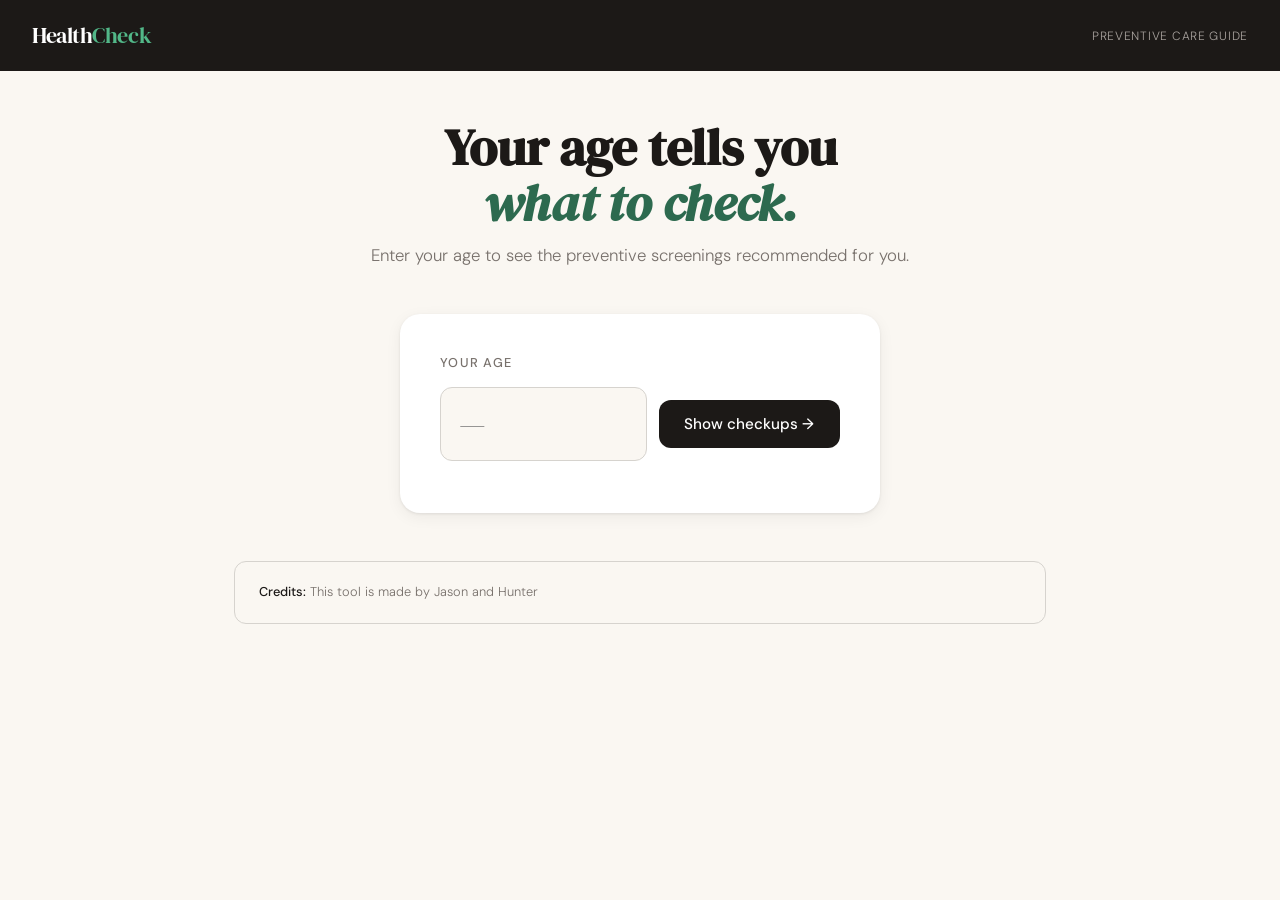
==== commit ebca4896: "Update index.html I fix message" ====
--- a/index.html
+++ b/index.html
@@ -54,7 +54,7 @@
   </div>
 
   <div class="disclaimer">
-    <strong>Medical disclaimer:</strong> This tool provides general health screening guidelines based on widely accepted preventive care recommendations. It is not a substitute for professional medical advice. Always consult your doctor or primary care provider about which screenings are right for you.
+    <strong>Credits:</strong> This tool is made by Jason and Hunter
   </div>
 </main>
 
